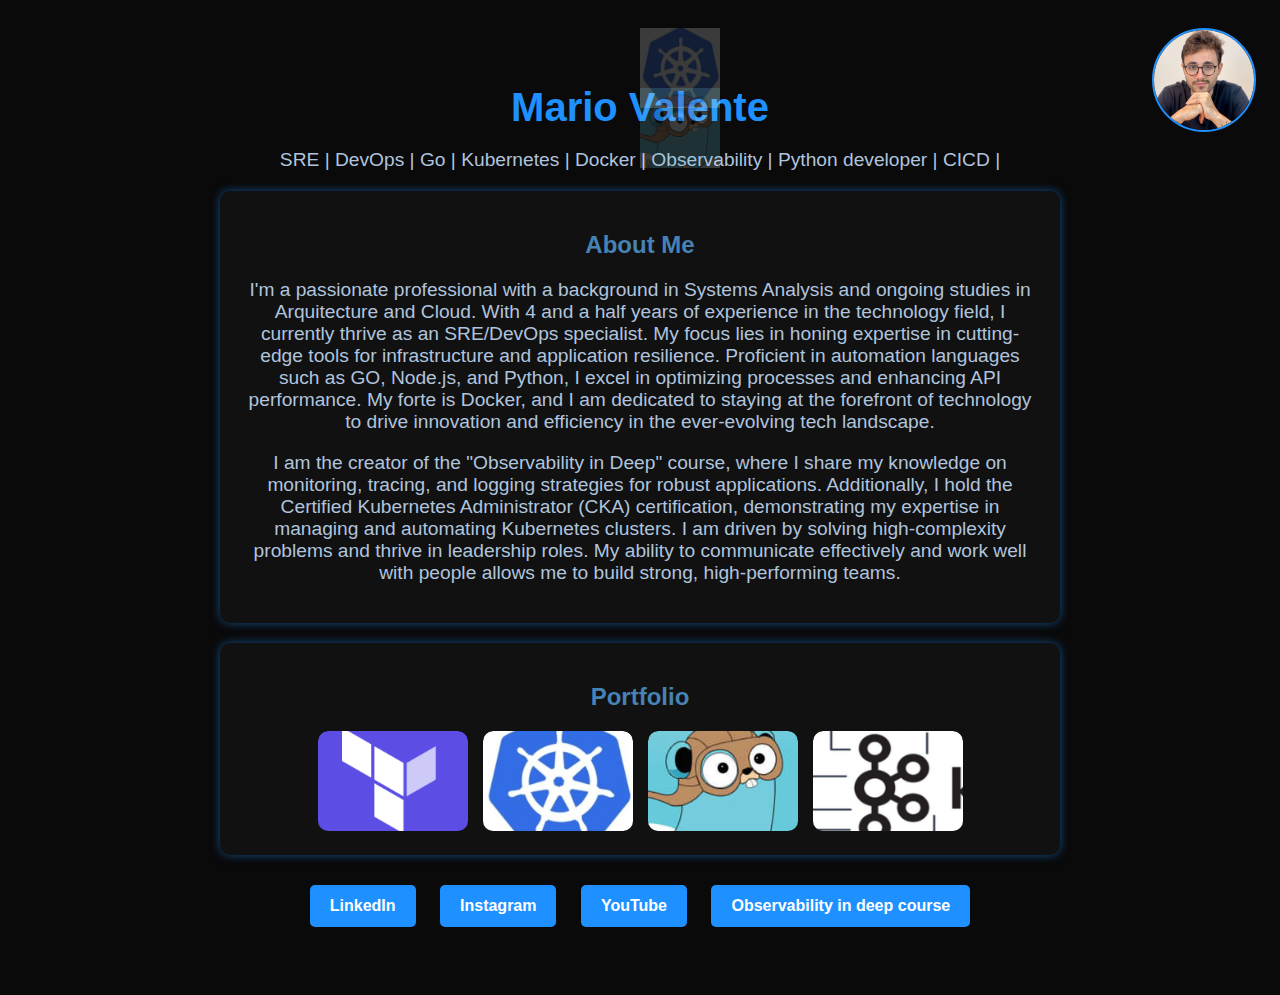
==== docs/index.html @ c28a918e "feat: firt commit" ====
<!DOCTYPE html>
<html lang="en">
<head>
    <meta charset="UTF-8">
    <meta name="viewport" content="width=device-width, initial-scale=1.0">
    <title>Mario Valente - SRE & DevOps</title>
    <link rel="stylesheet" href="./css/styles.css">
    <link rel="icon" type="image/png" href="./images/profile.png">

</head>
<body>
    <div class="profile">
        <img src="./images/profile.png" alt="Mario Valente" class="profile-image">
    </div>
    <h1>Mario Valente</h1>
    <p>SRE | DevOps | Go | Kubernetes | Docker | Observability | Python developer | CICD | </p>
    
    <section class="description">
        <h2>About Me</h2>
        <p>
            I'm a passionate professional with a background in Systems Analysis and ongoing studies in Arquitecture and Cloud.
            With 4 and a half years of experience in the technology field, I currently thrive as an SRE/DevOps specialist.
            My focus lies in honing expertise in cutting-edge tools for infrastructure and application resilience.
            Proficient in automation languages such as GO, Node.js, and Python, I excel in optimizing processes and enhancing API performance.
            My forte is Docker, and I am dedicated to staying at the forefront of technology to drive innovation and efficiency in the ever-evolving tech landscape.
        </p>
        <p>
            I am the creator of the "Observability in Deep" course, where I share my knowledge on monitoring, tracing, and logging strategies for robust applications.
            Additionally, I hold the Certified Kubernetes Administrator (CKA) certification, demonstrating my expertise in managing and automating Kubernetes clusters.
            I am driven by solving high-complexity problems and thrive in leadership roles. My ability to communicate effectively and work well with people allows me to build strong, high-performing teams.
        </p>
    </section>
    
    <section class="portfolio">
        <h2>Portfolio</h2>
        <div class="portfolio-gallery">
            <a href="https://github.com/Mario-Valente/treinamento-terraform" target="_blank">
                <img src="./images/terraform.png" alt="Lab 1">
            </a>
            <a href="https://meu-laboratorio2.com" target="_blank">
                <img src="./images/k8s.png" alt="Lab 2">
            </a>
            <a href="https://github.com/Mario-Valente/shenlong" target="_blank">
                <img src="./images/golang.png" alt="Lab 3">
            </a>
            <a href="https://github.com/Mario-Valente/strimzi-poc" target="_blank">
                <img src="./images/kafka.png" alt="Lab 4">
            </a>
        </div>
    </section>
    
    <div class="links">
        <a href="https://www.linkedin.com/in/mario-barbosa-valent/" target="_blank">LinkedIn</a>
        <a href="https://www.instagram.com/mariovalente.dev/" target="_blank">Instagram</a>
        <a href="https://www.youtube.com/@MarioValente-jc3tc" target="_blank">YouTube</a>
        <a href="https://observabilityindeep.com.br" target="_blank">Observability in deep course</a>
    </div>

    <div class="animation-container"></div>
        <img src="./images/k8s.png" alt="Kubernetes Logo" class="animated-icon" style="top: 20px;">
        <img src="./images/golang.png" alt="Gopher Mascot" class="animated-icon" style="top: 80px; animation-delay: 5s;">
    </div>
</body>
</html>
---- docs/css/styles.css ----
body {
    font-family: Arial, sans-serif;
    text-align: center;
    background-color: #0a0a0a;
    color: #ffffff;
    padding: 50px;
    position: relative;
    z-index: 1;
}

h1 {
    color: #1e90ff;
    font-size: 2.5em;
    margin-bottom: 10px;
}

p {
    font-size: 1.2em;
    color: #b0c4de;
}

.description, .portfolio {
    background-color: #111;
    padding: 20px;
    margin: 20px auto;
    border-radius: 10px;
    max-width: 800px;
    box-shadow: 0px 0px 10px rgba(30, 144, 255, 0.5);
}

h2 {
    color: #4682b4;
}

.portfolio-gallery {
    display: flex;
    justify-content: center;
    gap: 15px;
    margin-top: 20px;
}

.portfolio-gallery a {
    border-radius: 10px;
    overflow: hidden;
    transition: transform 0.3s ease-in-out;
}

.portfolio-gallery a:hover {
    transform: scale(1.1);
}

.portfolio-gallery img {
    width: 150px;
    height: 100px;
    object-fit: cover;
    border-radius: 10px;
}

.links {
    margin-top: 20px;
}

.links a {
    display: inline-block;
    margin: 10px;
    padding: 12px 20px;
    background-color: #1e90ff;
    color: white;
    text-decoration: none;
    border-radius: 5px;
    font-weight: bold;
    transition: background-color 0.3s ease-in-out;
}

.links a:hover {
    background-color: #4682b4;
}

.profile {
    position: absolute;
    top: 20px;
    right: 20px;
    width: 100px;
    height: 100px;
}

.profile-image {
    width: 100%;
    height: 100%;
    border-radius: 50%;
    object-fit: cover;
    border: 2px solid #1e90ff;
}

.animation-container {
    position: fixed;
    top: 0;
    left: 0;
    width: 100%;
    height: 100%;
    pointer-events: none;
    z-index: 0;
}

.animated-icon {
    position: absolute;
    width: 80px;
    height: 80px;
    opacity: 0.2;
    animation: moveAcross 10s linear infinite;
}

@keyframes moveAcross {
    from { left: -100px; }
    to { left: 100%; }
}
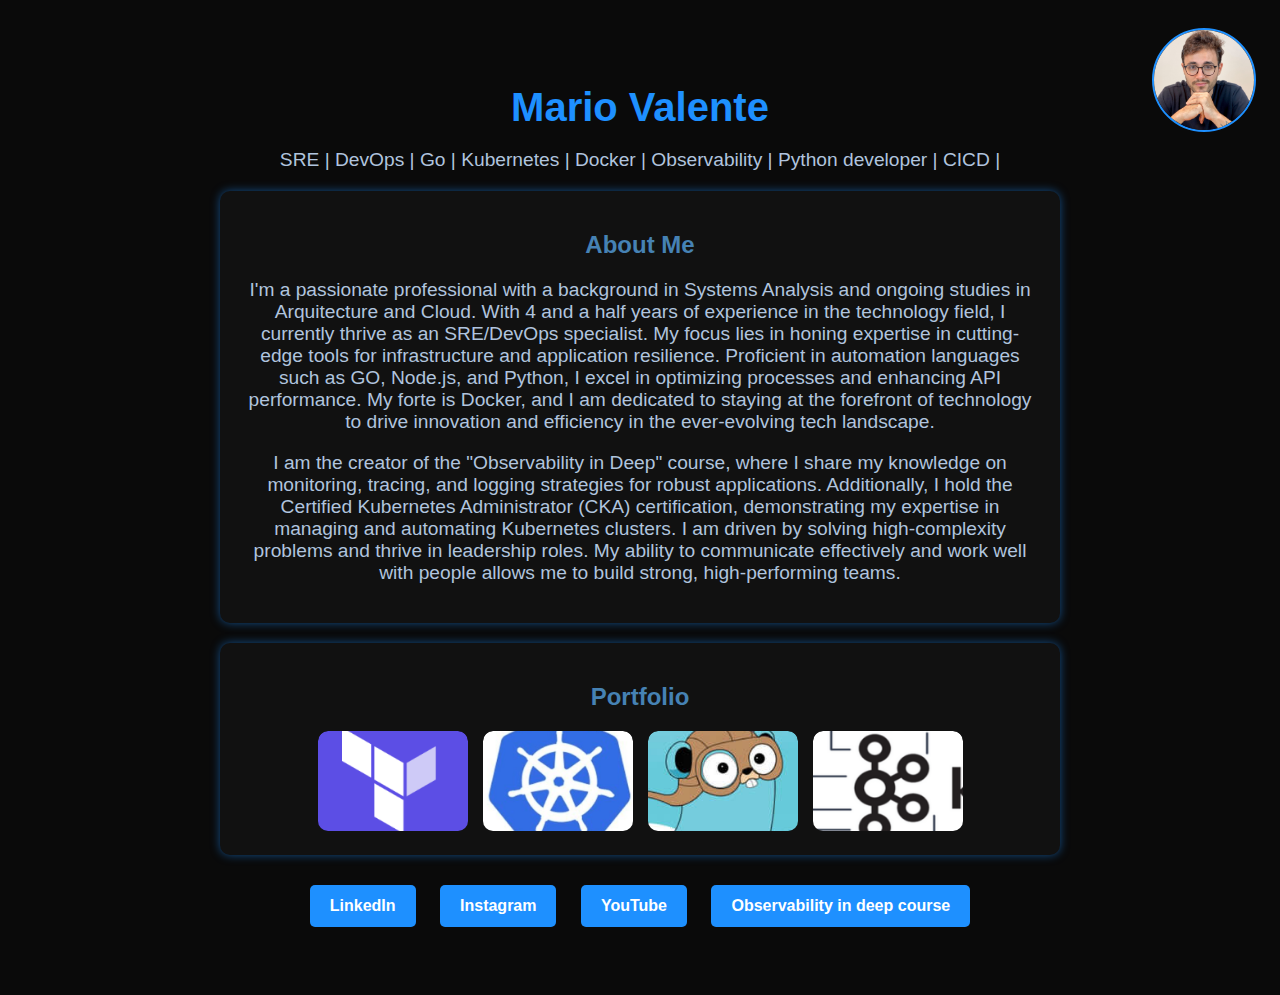
==== commit 65e273c2: "Update index.html" ====
--- a/docs/index.html
+++ b/docs/index.html
@@ -55,10 +55,5 @@
         <a href="https://www.youtube.com/@MarioValente-jc3tc" target="_blank">YouTube</a>
         <a href="https://observabilityindeep.com.br" target="_blank">Observability in deep course</a>
     </div>
-
-    <div class="animation-container"></div>
-        <img src="./images/k8s.png" alt="Kubernetes Logo" class="animated-icon" style="top: 20px;">
-        <img src="./images/golang.png" alt="Gopher Mascot" class="animated-icon" style="top: 80px; animation-delay: 5s;">
-    </div>
 </body>
 </html>
--- a/docs/css/styles.css
+++ b/docs/css/styles.css
@@ -34,6 +34,7 @@
 
 .portfolio-gallery {
     display: flex;
+    flex-wrap: wrap;
     justify-content: center;
     gap: 15px;
     margin-top: 20px;
@@ -47,6 +48,13 @@
 
 .portfolio-gallery a:hover {
     transform: scale(1.1);
+}
+
+@media (max-width: 600px) {
+    .portfolio-gallery img {
+        width: 100px;
+        height: 70px;
+    }
 }
 
 .portfolio-gallery img {
@@ -92,6 +100,15 @@
     border: 2px solid #1e90ff;
 }
 
+@media (max-width: 600px) {
+    .profile {
+        position: static;
+        margin: 0 auto 20px;
+        width: 80px;
+        height: 80px;
+    }
+}
+
 .animation-container {
     position: fixed;
     top: 0;
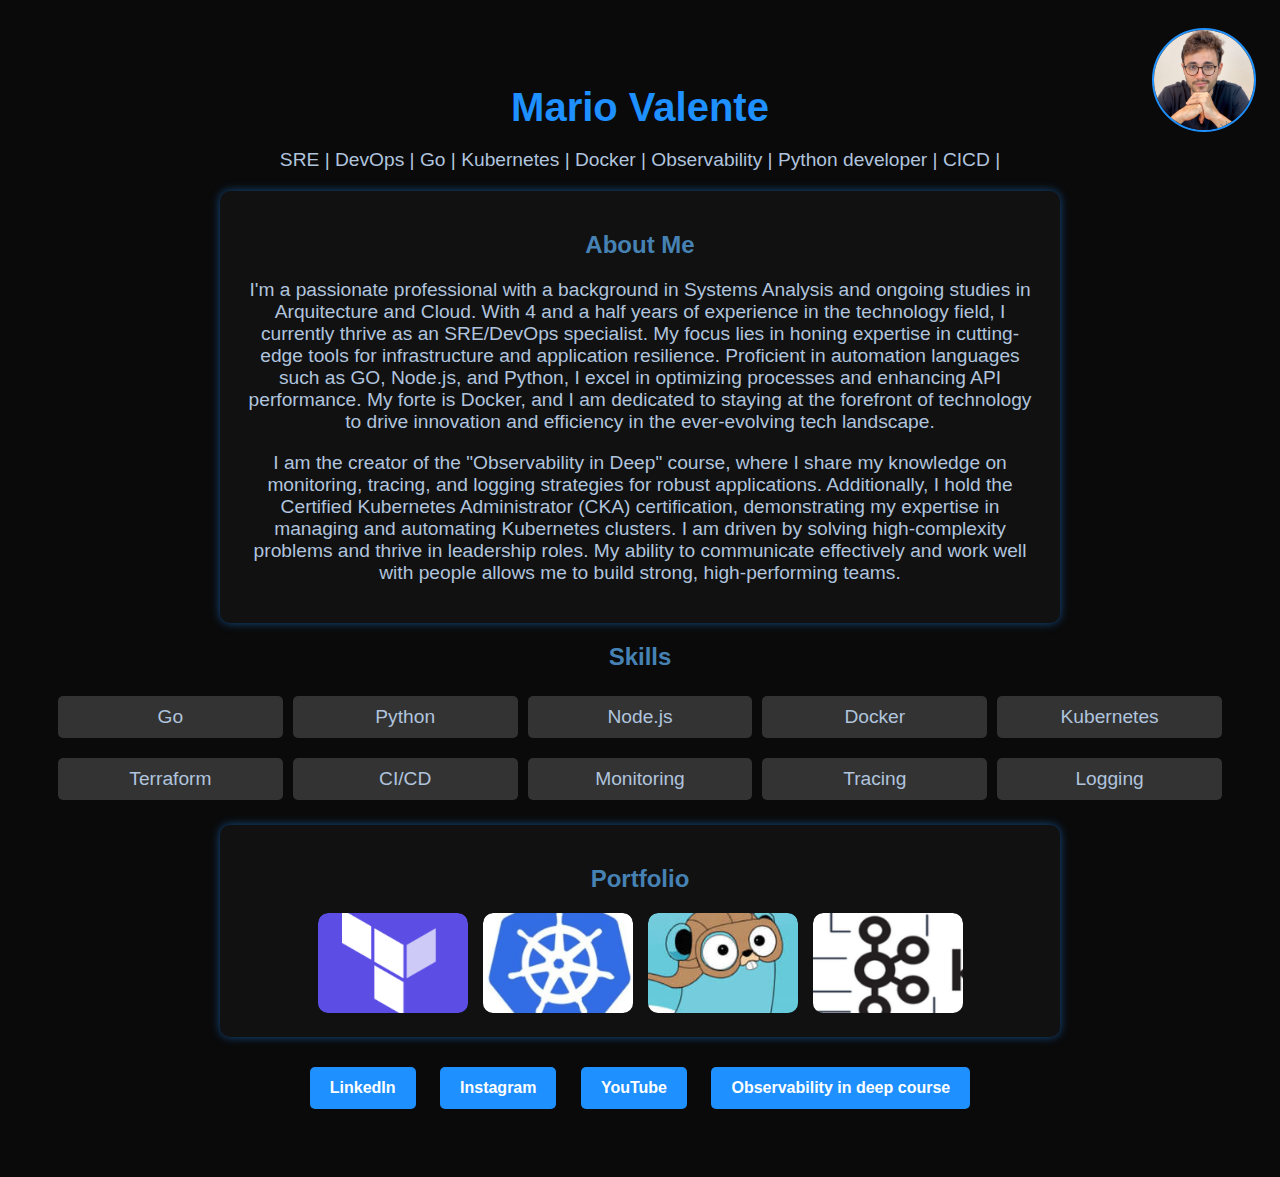
==== commit c13a20fb: "feat: change my web-site" ====
--- a/docs/index.html
+++ b/docs/index.html
@@ -14,7 +14,7 @@
     </div>
     <h1>Mario Valente</h1>
     <p>SRE | DevOps | Go | Kubernetes | Docker | Observability | Python developer | CICD | </p>
-    
+
     <section class="description">
         <h2>About Me</h2>
         <p>
@@ -30,7 +30,22 @@
             I am driven by solving high-complexity problems and thrive in leadership roles. My ability to communicate effectively and work well with people allows me to build strong, high-performing teams.
         </p>
     </section>
-    
+    <section class="skills">
+        <h2>Skills</h2>
+        <ul>
+            <li>Go</li>
+            <li>Python</li>
+            <li>Node.js</li>
+            <li>Docker</li>
+            <li>Kubernetes</li>
+            <li>Terraform</li>
+            <li>CI/CD</li>
+            <li>Monitoring</li>
+            <li>Tracing</li>
+            <li>Logging</li>
+        </ul>
+    </section>
+
     <section class="portfolio">
         <h2>Portfolio</h2>
         <div class="portfolio-gallery">
@@ -48,7 +63,7 @@
             </a>
         </div>
     </section>
-    
+
     <div class="links">
         <a href="https://www.linkedin.com/in/mario-barbosa-valent/" target="_blank">LinkedIn</a>
         <a href="https://www.instagram.com/mariovalente.dev/" target="_blank">Instagram</a>
--- a/docs/css/styles.css
+++ b/docs/css/styles.css
@@ -130,4 +130,22 @@
 @keyframes moveAcross {
     from { left: -100px; }
     to { left: 100%; }
+}
+
+.skills ul {
+    display: grid;
+    grid-template-columns: repeat(auto-fit, minmax(200px, 1fr));
+    gap: 10px;
+    list-style-type: none;
+    padding: 0;
+}
+
+.skills li {
+    font-size: 1.2em;
+    color: #b0c4de;
+    margin: 5px 0;
+    background-color: #333;
+    padding: 10px;
+    border-radius: 5px;
+    text-align: center;
 }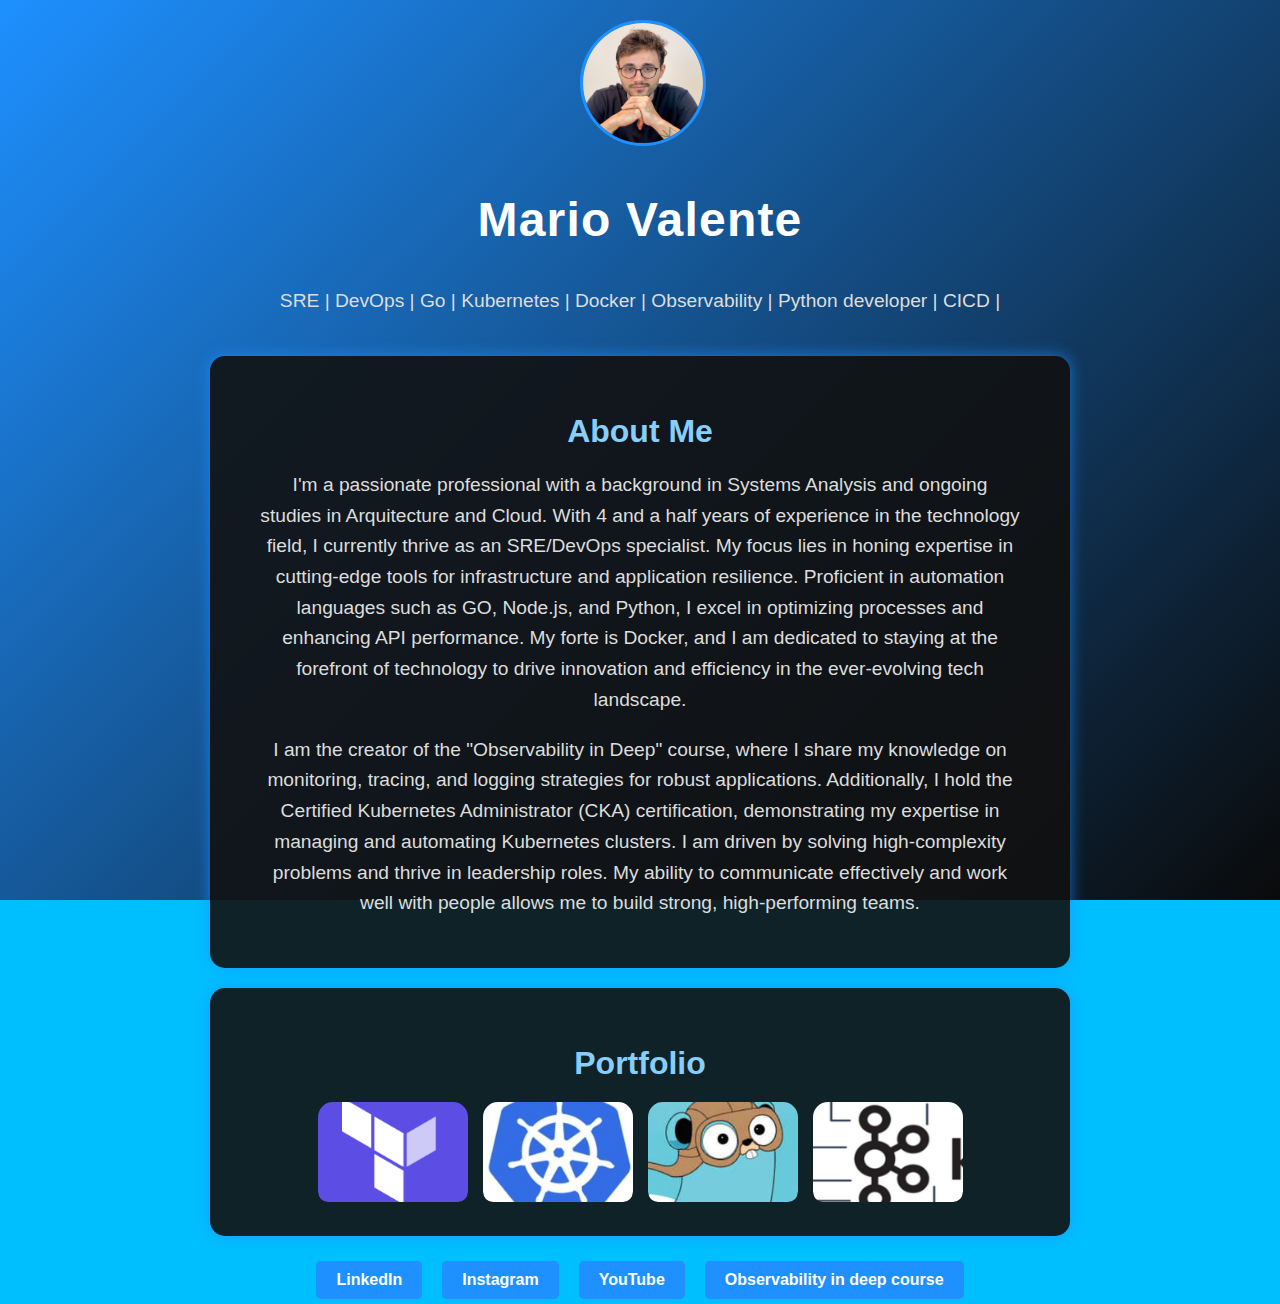
==== commit 9c8ba20c: "feat: change my web-site" ====
--- a/docs/index.html
+++ b/docs/index.html
@@ -30,22 +30,6 @@
             I am driven by solving high-complexity problems and thrive in leadership roles. My ability to communicate effectively and work well with people allows me to build strong, high-performing teams.
         </p>
     </section>
-    <section class="skills">
-        <h2>Skills</h2>
-        <ul>
-            <li>Go</li>
-            <li>Python</li>
-            <li>Node.js</li>
-            <li>Docker</li>
-            <li>Kubernetes</li>
-            <li>Terraform</li>
-            <li>CI/CD</li>
-            <li>Monitoring</li>
-            <li>Tracing</li>
-            <li>Logging</li>
-        </ul>
-    </section>
-
     <section class="portfolio">
         <h2>Portfolio</h2>
         <div class="portfolio-gallery">
--- a/docs/css/styles.css
+++ b/docs/css/styles.css
@@ -1,35 +1,55 @@
+html, body {
+    height: 100%;
+    margin: 0;
+    padding: 0;
+}
+
 body {
-    font-family: Arial, sans-serif;
+    font-family: 'Segoe UI', Tahoma, Geneva, Verdana, sans-serif;
     text-align: center;
-    background-color: #0a0a0a;
+    background: linear-gradient(135deg, #1e90ff, #0a0a0a);
+    background-repeat: repeat;
+    background-color:#00bfff;
+    background-attachment: fixed;
+    background-size: cover;
+    color: #7579f6;
+    padding: 20px;
+    display: flex;
+    flex-direction: column;
+    align-items: center;
+    justify-content: flex-start;
+}
+
+h1 {
     color: #ffffff;
-    padding: 50px;
-    position: relative;
-    z-index: 1;
-}
-
-h1 {
-    color: #1e90ff;
-    font-size: 2.5em;
-    margin-bottom: 10px;
+    font-size: 3em;
+    margin-bottom: 20px;
+    letter-spacing: 1.2px;
 }
 
 p {
     font-size: 1.2em;
-    color: #b0c4de;
+    color: #dddddd;
+    line-height: 1.6;
+    max-width: 800px;
+    margin: 1em auto;
+    padding: 0 20px;
 }
 
 .description, .portfolio {
-    background-color: #111;
-    padding: 20px;
-    margin: 20px auto;
-    border-radius: 10px;
-    max-width: 800px;
-    box-shadow: 0px 0px 10px rgba(30, 144, 255, 0.5);
+    background-color: rgba(17, 17, 17, 0.9);
+    padding: 30px;
+    margin-top: 20px;
+    border-radius: 15px;
+    max-width: 90%;
+    width: 800px;
+    box-shadow: 0 0 15px rgba(30, 144, 255, 0.7);
 }
 
 h2 {
-    color: #4682b4;
+    color: #87cefa;
+    font-size: 2em;
+    margin-bottom: 20px;
 }
 
 .portfolio-gallery {
@@ -41,20 +61,14 @@
 }
 
 .portfolio-gallery a {
-    border-radius: 10px;
+    border-radius: 15px;
     overflow: hidden;
-    transition: transform 0.3s ease-in-out;
+    transition: transform 0.4s ease, box-shadow 0.4s ease;
 }
 
 .portfolio-gallery a:hover {
-    transform: scale(1.1);
-}
-
-@media (max-width: 600px) {
-    .portfolio-gallery img {
-        width: 100px;
-        height: 70px;
-    }
+    transform: translateY(-10px) scale(1.05);
+    box-shadow: 0 5px 20px rgba(30, 144, 255, 0.7);
 }
 
 .portfolio-gallery img {
@@ -65,87 +79,127 @@
 }
 
 .links {
+    display: flex;
+    flex-wrap: wrap;
+    justify-content: center;
+    gap: 10px;
     margin-top: 20px;
 }
 
 .links a {
-    display: inline-block;
-    margin: 10px;
-    padding: 12px 20px;
+    margin: 5px;
+    padding: 10px 20px;
     background-color: #1e90ff;
-    color: white;
+    color: #ffffff;
     text-decoration: none;
     border-radius: 5px;
+    font-size: 1em;
     font-weight: bold;
-    transition: background-color 0.3s ease-in-out;
+    transition: background-color 0.3s ease;
 }
 
 .links a:hover {
-    background-color: #4682b4;
+    background-color: #00bfff;
 }
 
 .profile {
-    position: absolute;
-    top: 20px;
-    right: 20px;
-    width: 100px;
-    height: 100px;
+    width: 120px;
+    height: 120px;
+    margin-bottom: 20px;
 }
 
 .profile-image {
     width: 100%;
     height: 100%;
     border-radius: 50%;
-    object-fit: cover;
-    border: 2px solid #1e90ff;
-}
-
-@media (max-width: 600px) {
+    border: 3px solid #1e90ff;
+}
+
+.skills ul {
+    display: grid;
+    grid-template-columns: repeat(auto-fit, minmax(150px, 1fr));
+    gap: 15px;
+    list-style-type: none;
+    padding: 0;
+    margin: 0 auto;
+    max-width: 800px;
+}
+
+.skills li {
+    font-size: 1.2em;
+    color: #eeeeee;
+    background-color: rgba(51, 51, 51, 0.8);
+    padding: 12px;
+    border-radius: 10px;
+    text-align: center;
+    transition: background-color 0.3s ease;
+}
+
+.skills li:hover {
+    background-color: #2f4f4f;
+}
+
+/* Media Queries */
+@media (max-width: 768px) {
+    h1 {
+        font-size: 2.5em;
+    }
+
+    .description, .portfolio {
+        padding: 20px;
+    }
+
+    .portfolio-gallery img {
+        width: 120px;
+        height: 80px;
+    }
+
+    .links a {
+        padding: 8px 16px;
+        font-size: 0.9em;
+    }
+
     .profile {
-        position: static;
-        margin: 0 auto 20px;
+        width: 100px;
+        height: 100px;
+    }
+
+    .skills li {
+        font-size: 1em;
+        padding: 10px;
+    }
+}
+
+@media (max-width: 480px) {
+    h1 {
+        font-size: 2em;
+    }
+
+    p {
+        font-size: 0.9em;
+    }
+
+    .description, .portfolio {
+        padding: 15px;
+    }
+
+    .portfolio-gallery img {
+        width: 100px;
+        height: 70px;
+    }
+
+    .links a {
+        padding: 6px 12px;
+        font-size: 0.8em;
+    }
+
+    .profile {
         width: 80px;
         height: 80px;
     }
-}
-
-.animation-container {
-    position: fixed;
-    top: 0;
-    left: 0;
-    width: 100%;
-    height: 100%;
-    pointer-events: none;
-    z-index: 0;
-}
-
-.animated-icon {
-    position: absolute;
-    width: 80px;
-    height: 80px;
-    opacity: 0.2;
-    animation: moveAcross 10s linear infinite;
-}
-
-@keyframes moveAcross {
-    from { left: -100px; }
-    to { left: 100%; }
-}
-
-.skills ul {
-    display: grid;
-    grid-template-columns: repeat(auto-fit, minmax(200px, 1fr));
-    gap: 10px;
-    list-style-type: none;
-    padding: 0;
-}
-
-.skills li {
-    font-size: 1.2em;
-    color: #b0c4de;
-    margin: 5px 0;
-    background-color: #333;
-    padding: 10px;
-    border-radius: 5px;
-    text-align: center;
-}+
+    .skills li {
+        font-size: 0.9em;
+        padding: 8px;
+    }
+}
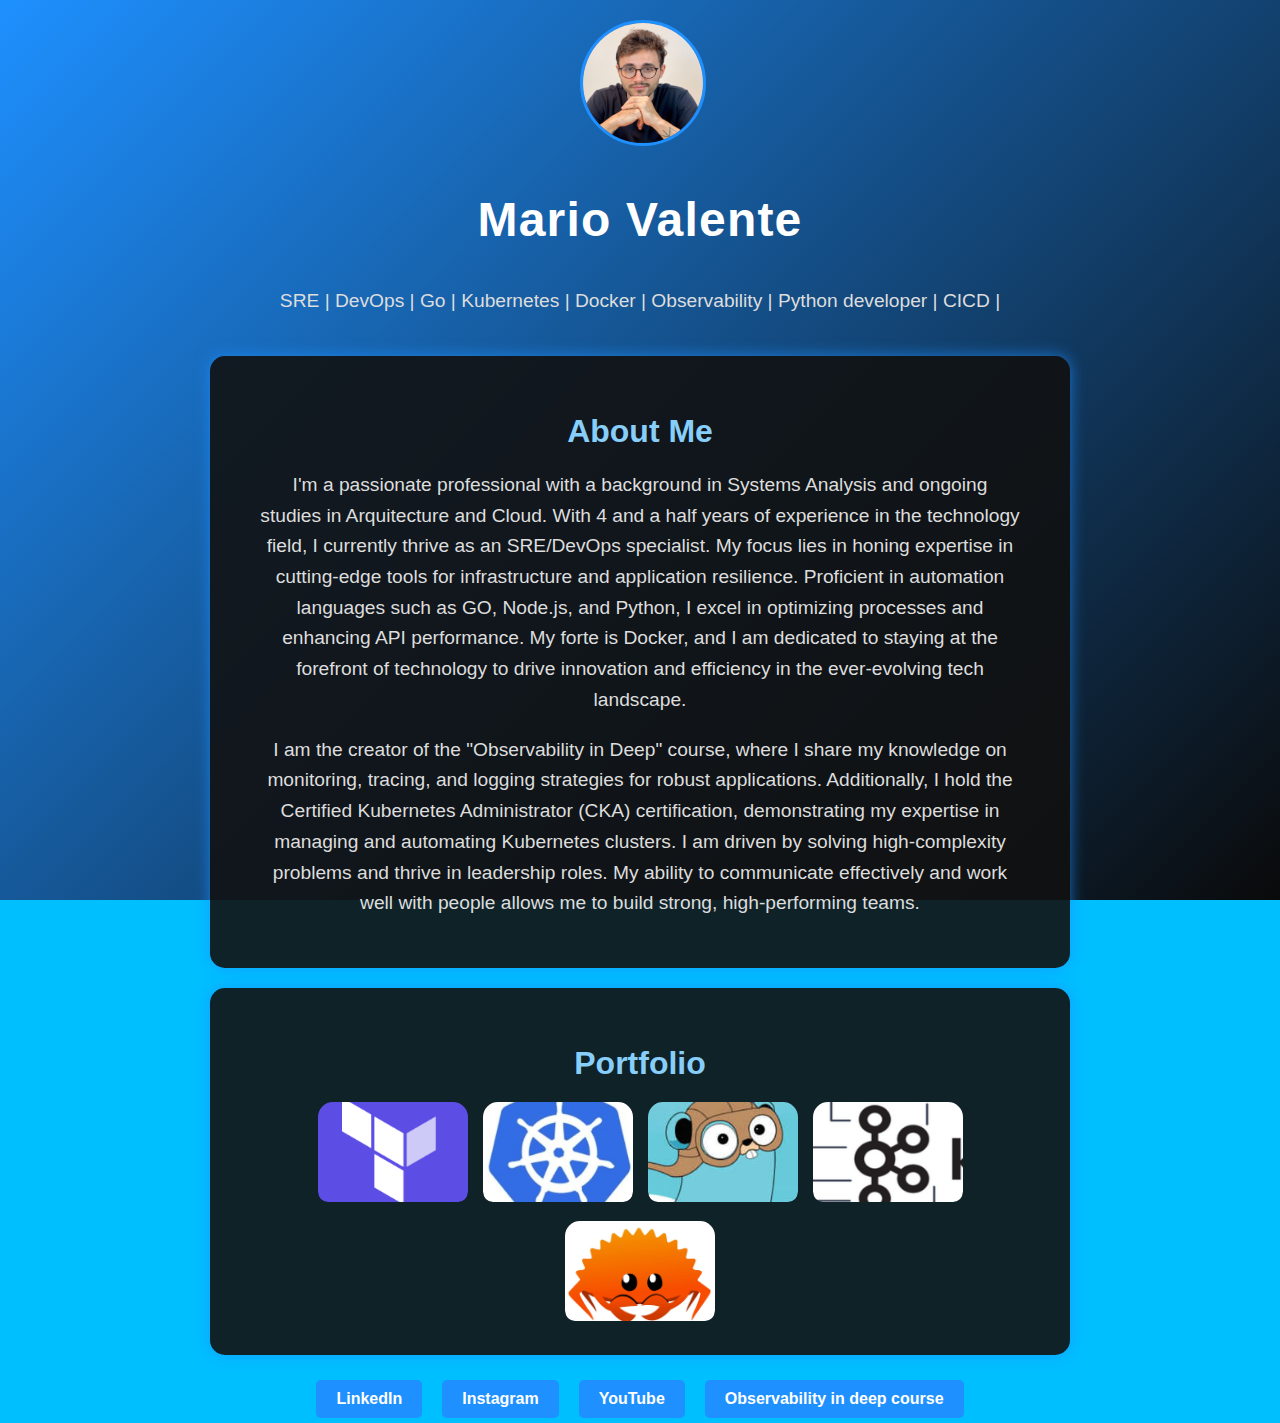
==== commit 4a450e44: "feat: add rust portifolio" ====
--- a/docs/index.html
+++ b/docs/index.html
@@ -45,6 +45,10 @@
             <a href="https://github.com/Mario-Valente/strimzi-poc" target="_blank">
                 <img src="./images/kafka.png" alt="Lab 4">
             </a>
+            <a href="https://github.com/Mario-Valente/probe-api"
+                target="_blank">
+                 <img src="./images/rust.png" alt="Lab 5">
+            </a>
         </div>
     </section>
 
